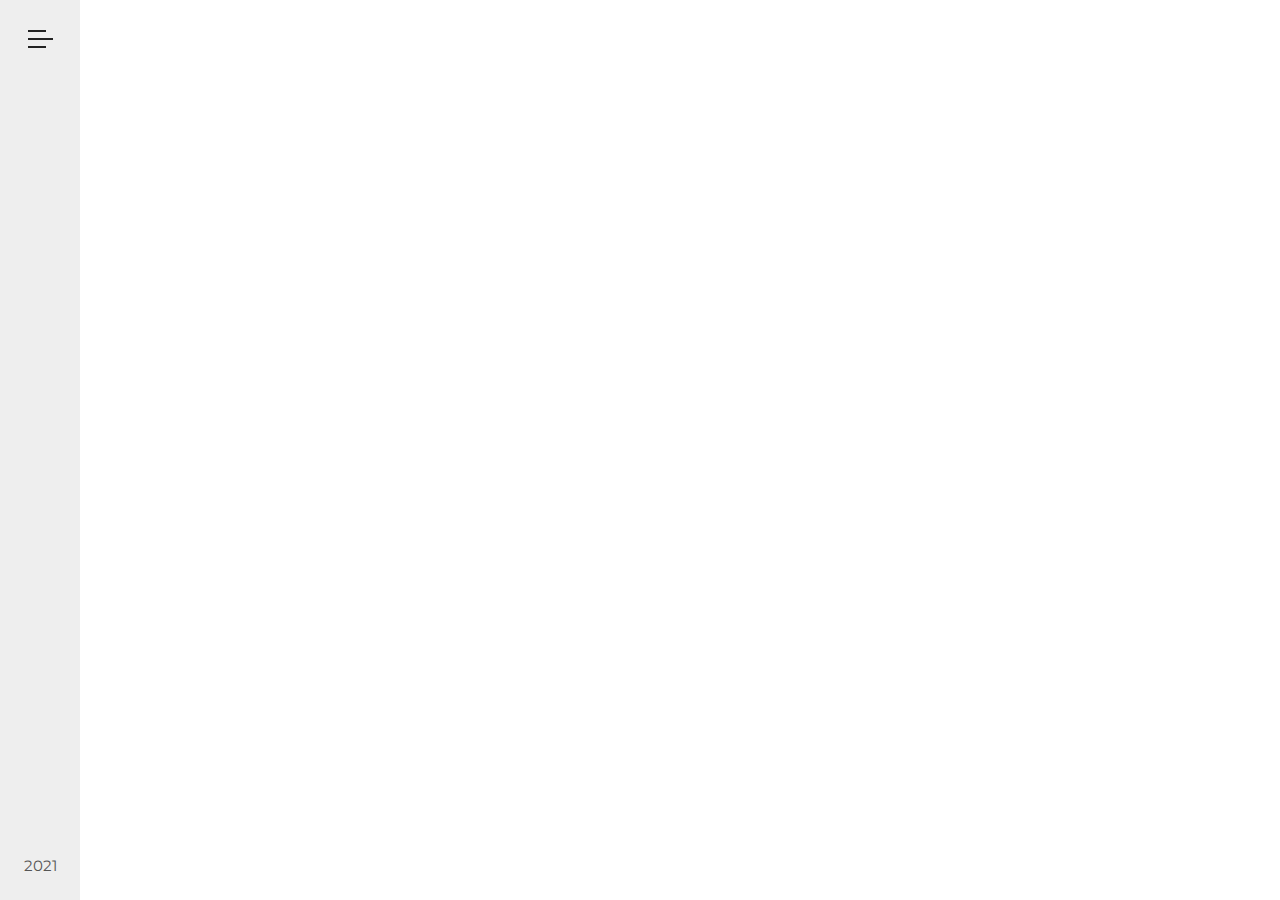
==== HotelWebsite/index.html @ b8cee3e3 "Add files via upload" ====
<!DOCTYPE html>
<html lang="en">
<head>
    <meta charset="UTF-8">
    <meta http-equiv="X-UA-Compatible" content="IE=edge">
    <meta name="viewport" content="width=device-width, initial-scale=1.0">
    <!--crown icon on the tab-->
    <link rel="shortcut icon" href="img/crown.png">
    <link rel="stylesheet" href="https://use.fontawesome.com/releases/v5.2.0/css/all.css" integrity="sha384-hWVjflwFxL6sNzntih27bfxkr27PmbbK/iSvJ+a4+0owXq79v+lsFkW54bOGbiDQ" crossorigin="anonymous">
    <link href="https://fonts.googleapis.com/css?family=Montserrat:100,100i,200,200i,300,300i,400,400i,500,500i,600,600i,700" rel="stylesheet">
    <link href="https://fonts.googleapis.com/css?family=Josefin+Sans:100,100i,300,300i,400,400i,600,600i,700,700i" rel="stylesheet">
    <link rel="stylesheet" href="css/style.css">
    <title>Grand Hotel</title>
</head>
<body>
   
    <!-- navbar  -->
    <div class="navbar">

        <input type="checkbox" class="checkbox" id="click" hidden>

        <!-- sidebar -->
        <div class="sidebar">
            <label for="click">
                <div class="menu-icon">
                    <div class="line line-1"></div>
                    <div class="line line-2"></div>
                    <div class="line line-3"></div>
                </div>
            </label>

            <ul class="social-icons-list">
                <li>
                    <a href="#" class="social-link"><i class="fab fa-facebook-f"></i></a>
                </li>
                <li>
                    <a href="#" class="social-link"><i class="fab fa-twitter"></i></a>
                </li>
                <li>
                    <a href="#" class="social-link"><i class="fab fa-google-plus-g"></i></a>
                </li>
                <li>
                    <a href="#" class="social-link"><i class="fab fa-instagram"></i></a>
                </li>
            </ul>

            <div class="year">
                <p>2021</p>
            </div>
        </div>
        <!-- end of sidebar -->

        <!-- navigation -->
        <nav class="navigation">
            <div class="navigation-header">
                <h1 class="navigation-heading">Grand Hotel</h1>

                <form class="navigation-search">
                    <input type="text" class="navigation-search-input" placeholder="Search...">
                    <button class="navigation-search-btn">
                        <i class="fas fa-search"></i>
                    </button>
                </form>
            </div>

            <ul class="navigation-list">
                <li class="navigation-item">
                    <a href="#" class="navigation-link">home</a>
                </li>
                <li class="navigation-item">
                    <a href="#" class="navigation-link">about us</a>
                </li>
                <li class="navigation-item">
                    <a href="#" class="navigation-link">rooms</a>
                </li>
                <li class="navigation-item">
                    <a href="#" class="navigation-link">events</a>
                </li>
                <li class="navigation-item">
                    <a href="#" class="navigation-link">customers</a>
                </li>
                <li class="navigation-item">
                    <a href="#" class="navigation-link">contact</a>
                </li>
            </ul>

            <div class="copyright">
                <p>&copy; 2021. Grand Hotel. All Rights Reserved</p>
            </div>
        </nav>
        <!-- end of navigation -->
    </div>
    <!-- end of navbar  -->      
    

</body>
</html>
---- HotelWebsite/css/style.css ----
/* common styles */
html {
    font-size: 62.5%;
    box-sizing: border-box;
}

body {
    margin: 0;
    padding: 0;
    font-family: 'Montserrat', sans-serif;
}

/* end of common styles */

/* navbar */
/* sidebar */
.sidebar {
    width: 8rem;
    height: 100%;
    background-color: #eee;
    position: fixed;
    display: flex;
    flex-direction: column;
    justify-content: space-between;
    align-items: center;
    z-index: 10;
}

.menu-icon {
    margin-top: 3rem;
    cursor: pointer;
}

.line {
    height: .2rem;
    width: 2.5rem;
    background-color: #222;
    margin-bottom: .6rem;
}

.line-1,
.line-3 {
    width: 1.8rem;
    transition: all .4s;
}

.menu-icon:hover .line {
    width: 2.5rem;
}

.social-icons-list {
    list-style: none;
    padding: 0;
    height: 25rem;
    display: flex;
    flex-direction: column;
    justify-content: space-evenly;
    align-items: center;
}

.social-link {
    font-size: 2rem;
    color: #777;
    transition: color .3s;
}

.social-link:hover {
    color: #deaa86;
}

.year {
    margin-bottom: 1rem;
    font-size: 1.5rem;
    color: #555;
}

/* end of sidebar */

/* navigation */
.navigation {
    position: fixed;
    left: -32rem;
    width: 40rem;
    height: 100%;
    background: linear-gradient(to top, rgba(34, 32, 41, 1), rgba(34, 32, 41, .8)), url(../img/nav-bg.jpeg) center no-repeat;
    background-size: cover;
    display: flex;
    flex-direction: column;
    justify-content: space-between;
    align-items: center;
    transition: left .8s cubic-bezier(1, 0, 0, 1);
}

.navigation-heading {
    font-family: 'Josefin Sans', sans-serif;
    font-size: 3.5rem;
    font-weight: 300;
    letter-spacing: .2rem;
    color: #deaa86;
    text-align: center;
}

.navigation-search {
    position: relative;
}

.navigation-search-input {
    width: 30rem;
    padding: 1rem 2rem;
    background-color: rgba(0, 0, 0, .3);
    font-family: 'Josefin Sans', sans-serif;
    font-size: 1.6rem;
    color: #deaa86;
    letter-spacing: .1rem;
    outline: none;
    border: .1rem solid #555;
    border-radius: 10rem;
    transition: background-color .3s;
}

.navigation-search-input:focus {
    background-color: rgba(0, 0, 0, .1);
}

.navigation-search-btn {
    border: none;
    background-color: transparent;
    color: #deaa86;
    font-size: 1.7rem;
    position: absolute;
    top: 1rem;
    right: 1rem;
    cursor: pointer;
}

.navigation-search-btn:focus {
    outline: none;
}

.navigation-list {
    list-style: none;
    padding: 0;
    height: 28rem;
    display: flex;
    flex-direction: column;
    justify-content: space-between;
    align-items: center;
}

.navigation-item {
    position: relative;
}

.navigation-link {
    color: #fff;
    font-size: 1.6rem;
    font-weight: 400;
    letter-spacing: .1rem;
    text-transform: uppercase;
    text-decoration: none;
    transition: color .5s;
}

.navigation-link::before {
    content: "";
    width: 0rem;
    height: .1rem;
    background-color: #deaa86;
    position: absolute;
    top: 1rem;
    left: -4rem;
    transition: width .5s cubic-bezier(1, 0, 0, 1);
}

.navigation-link::after {
    content: "";
    width: 0rem;
    height: .1rem;
    background-color: #deaa86;
    position: absolute;
    top: 1rem;
    right: -4rem;
    transition: width .5s cubic-bezier(1, 0, 0, 1);
}

.navigation-link:hover {
    color: #deaa86;
}

.navigation-link:hover::before,
.navigation-link:hover::after {
    width: 3rem;
}

.copyright {
    color: #fff;
    font-size: 1.2rem;
    margin-bottom: 1.5rem;
}

.checkbox:checked~.navigation {
    left: 8rem;
}

.checkbox:checked~.sidebar .line-1 {
    transform: rotate(-405deg) translate(-5px, 6px);
    width: 2.5rem;
}

.checkbox:checked~.sidebar .line-2 {
    opacity: 0;
}

.checkbox:checked~.sidebar .line-3 {
    transform: rotate(405deg) translate(-5px, -6px);
    width: 2.5rem;
}

/* end of navigation */
/* end of navbar */
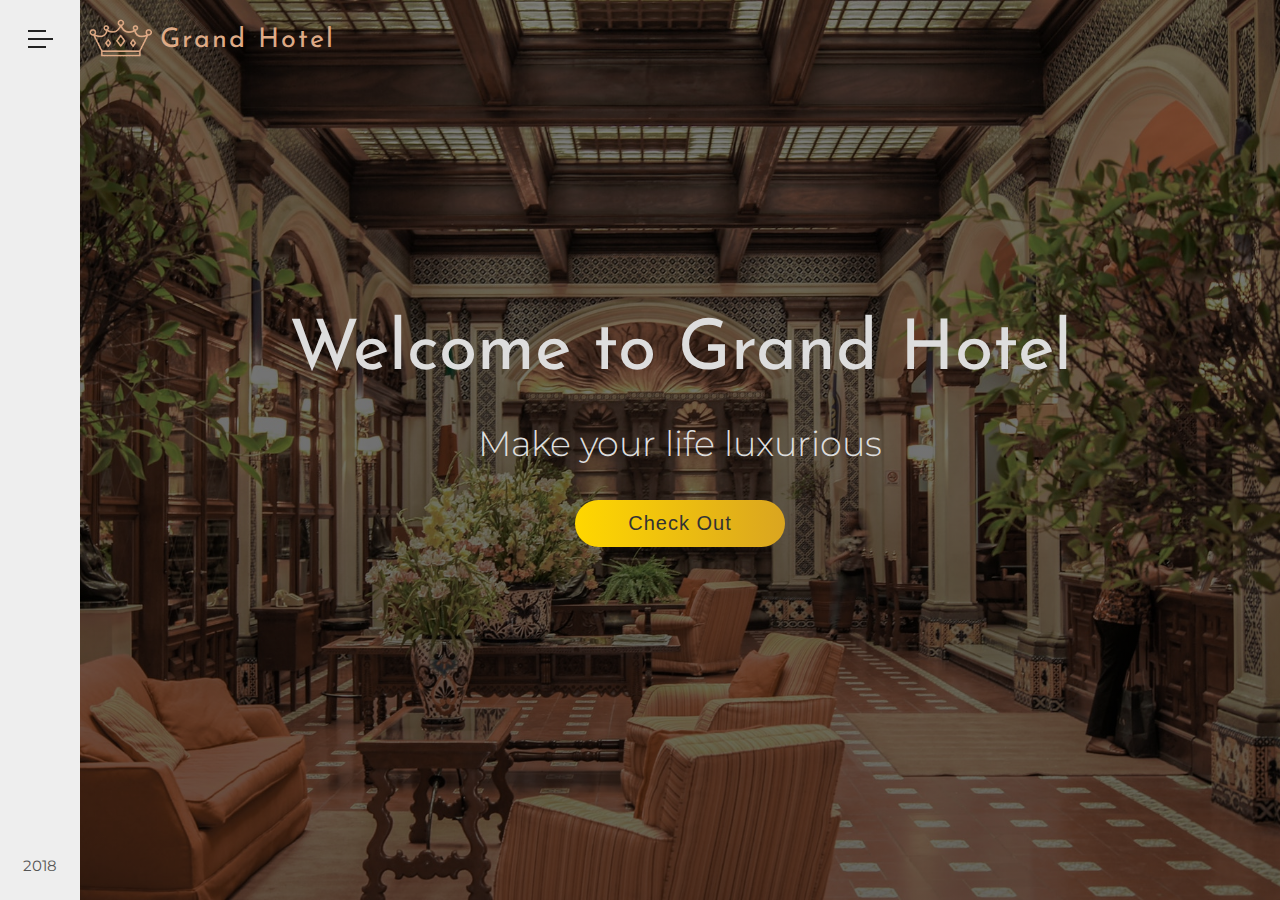
==== commit 72271c80: "Add files via upload" ====
--- a/HotelWebsite/index.html
+++ b/HotelWebsite/index.html
@@ -45,7 +45,7 @@
             </ul>
 
             <div class="year">
-                <p>2021</p>
+                <p>2018</p>
             </div>
         </div>
         <!-- end of sidebar -->
@@ -85,13 +85,30 @@
             </ul>
 
             <div class="copyright">
-                <p>&copy; 2021. Grand Hotel. All Rights Reserved</p>
+                <p>&copy; 2018. Grand Hotel. All Rights Reserved</p>
             </div>
         </nav>
         <!-- end of navigation -->
     </div>
     <!-- end of navbar  -->      
     
+    <!-- header -->
+    <header class="header">
+        <div class="brand">
+            <div>
+                <img src="img/crown.png" width="80">
+            </div>
+            <h3 class="hotel-heading">Grand Hotel</h3>
+        </div>
+
+        <div class="banner">
+            <h1 class="banner-heading">Welcome to Grand Hotel</h1>
+            <p class="banner-paragraph">Make your life luxurious</p>
+            <button class="banner-button">Check Out</button>
+        </div>
+    </header>
+    <!-- end of header -->
+
 
 </body>
 </html>--- a/HotelWebsite/css/style.css
+++ b/HotelWebsite/css/style.css
@@ -217,4 +217,82 @@
 }
 
 /* end of navigation */
-/* end of navbar */+/* end of navbar */
+
+/* header */
+.header {
+    margin-left: 8rem;
+    height: 100vh;
+    background: linear-gradient(to top, rgba(0, 0, 0, .6), rgba(0, 0, 0, .5)), url(../img/header-1.jpeg) center no-repeat;
+    background-size: cover;
+}
+
+.brand {
+    display: flex;
+    cursor: pointer;
+}
+
+.hotel-heading {
+    font-family: 'Josefin Sans', sans-serif;
+    font-size: 2.7rem;
+    font-weight: 400;
+    color: #deaa86;
+    letter-spacing: .2rem;
+}
+
+.banner {
+    color: #ddd;
+    height: 65rem;
+    display: flex;
+    flex-direction: column;
+    align-items: center;
+    justify-content: center;
+}
+
+.banner-heading {
+    font-family: 'Josefin Sans', sans-serif;
+    font-size: 7rem;
+    font-weight: 400;
+    margin-bottom: 0;
+    animation: anim 2s;
+}
+
+.banner-paragraph {
+    font-size: 3.5rem;
+    font-weight: 300;
+    animation: anim 1.5s .5s backwards;
+}
+
+.banner-button {
+    width: 21rem;
+    padding: 1.2rem 2rem;
+    font-size: 2rem;
+    color: #333;
+    letter-spacing: .1rem;
+    border: none;
+    border-radius: 10rem;
+    outline: none;
+    background: linear-gradient(to right, gold, goldenrod);
+    cursor: pointer;
+    animation: anim 1s 1s backwards;
+}
+
+.banner-button:hover {
+    background: linear-gradient(to left, gold, goldenrod);
+}
+
+.banner-button:active {
+    transform: translateY(.2rem);
+}
+
+@keyframes anim {
+    0% {
+        opacity: 0;
+    }
+
+    100% {
+        opacity: 1;
+    }
+}
+
+/* end of header */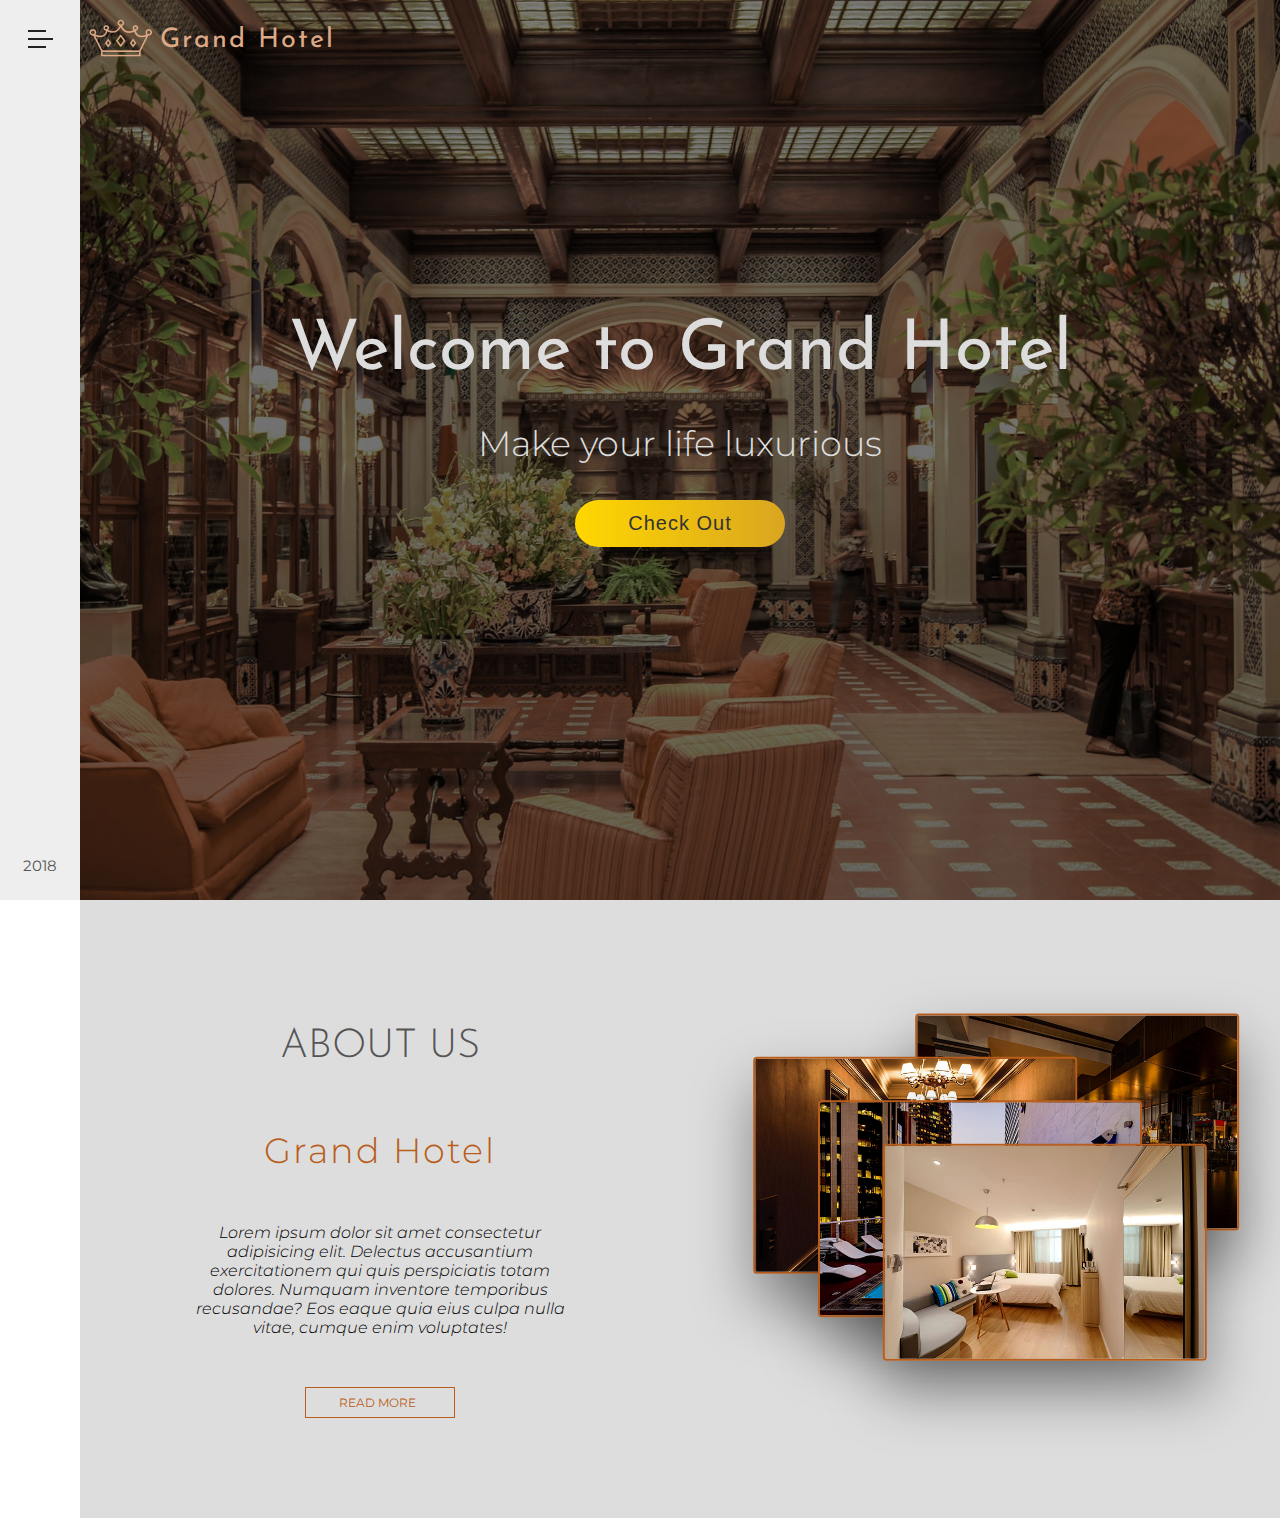
==== commit 2a5c5792: "Add files via upload" ====
--- a/HotelWebsite/index.html
+++ b/HotelWebsite/index.html
@@ -109,6 +109,30 @@
     </header>
     <!-- end of header -->
 
+    <!-- about us -->
+    <section class="about-us">
+        <div class="about-us-content">
+            <h1 class="about-us-heading">About Us</h1>
+            <div class="underline">
+                <div class="small-underline"></div>
+                <div class="big-underline"></div>
+            </div>
+            <h3 class="sub-heading">Grand Hotel</h3>
+            <p class="about-us-paragraph">Lorem ipsum dolor sit amet consectetur adipisicing elit. Delectus accusantium exercitationem qui quis perspiciatis totam dolores. Numquam inventore temporibus recusandae? Eos eaque quia eius culpa nulla vitae, cumque enim voluptates!</p>
+            <button class="about-us-btn">
+                Read More
+                <i class="fas fa-angle-double-right btn-arrow"></i>
+            </button>
+        </div>
+
+        <div class="about-us-images">
+            <img src="img/about-us-img-1.jpeg" class="image image-1">
+            <img src="img/about-us-img-2.jpeg" class="image image-2">
+            <img src="img/about-us-img-3.jpeg" class="image image-3">
+            <img src="img/about-us-img-4.jpeg" class="image image-4">
+        </div>
+    </section>
+    <!-- end of about us -->
 
 </body>
 </html>--- a/HotelWebsite/css/style.css
+++ b/HotelWebsite/css/style.css
@@ -295,4 +295,101 @@
     }
 }
 
-/* end of header */+/* end of header */
+
+/* about us */
+.about-us {
+    margin-left: 8rem;
+    display: flex;
+    background-color: #ddd;
+}
+
+.about-us-content {
+    flex: 0 1 50%;
+    display: flex;
+    flex-direction: column;
+    justify-content: center;
+    align-items: center;
+    padding: 10rem;
+    box-sizing: border-box;
+}
+
+.about-us-heading {
+    font-family: 'Josefin Sans', sans-serif;
+    font-size: 4rem;
+    font-weight: 300;
+    text-transform: uppercase;
+    color: #555;
+}
+
+
+
+.sub-heading {
+    font-size: 3.5rem;
+    font-weight: 300;
+    letter-spacing: .2rem;
+    color: #b85d1c;
+}
+
+.about-us-paragraph {
+    font-size: 1.6rem;
+    font-style: italic;
+    font-weight: 300;
+    text-align: center;
+    margin-bottom: 5rem;
+}
+
+.about-us-btn {
+    width: 15rem;
+    padding: .7rem .5rem;
+    font-family: 'Montserrat', sans-serif;
+    font-size: 1.2rem;
+    text-transform: uppercase;
+    color: #b85d1c;
+    background-color: transparent;
+    border: .1rem solid #b85d1c;
+    outline: none;
+    cursor: pointer;
+}
+
+.btn-arrow {
+    margin-left: .5rem;
+    transition: margin-left .4s;
+}
+
+.about-us-btn:hover .btn-arrow {
+    margin-left: 1.5rem;
+}
+
+.about-us-images {
+    flex: 1 1;
+    position: relative;
+}
+
+.image {
+    width: 32rem;
+    position: absolute;
+    top: 50%;
+    left: 50%;
+    box-shadow: 0 3rem 6rem rgba(0, 0, 0, .4);
+    border-radius: .4rem;
+    border: .2rem solid #b85d1c;
+}
+
+.image-1 {
+    transform: translate(-20%, -90%);
+}
+
+.image-2 {
+    transform: translate(-70%, -70%);
+}
+
+.image-3 {
+    transform: translate(-50%, -50%);
+}
+
+.image-4 {
+    transform: translate(-30%, -30%);
+}
+
+/* end of about us */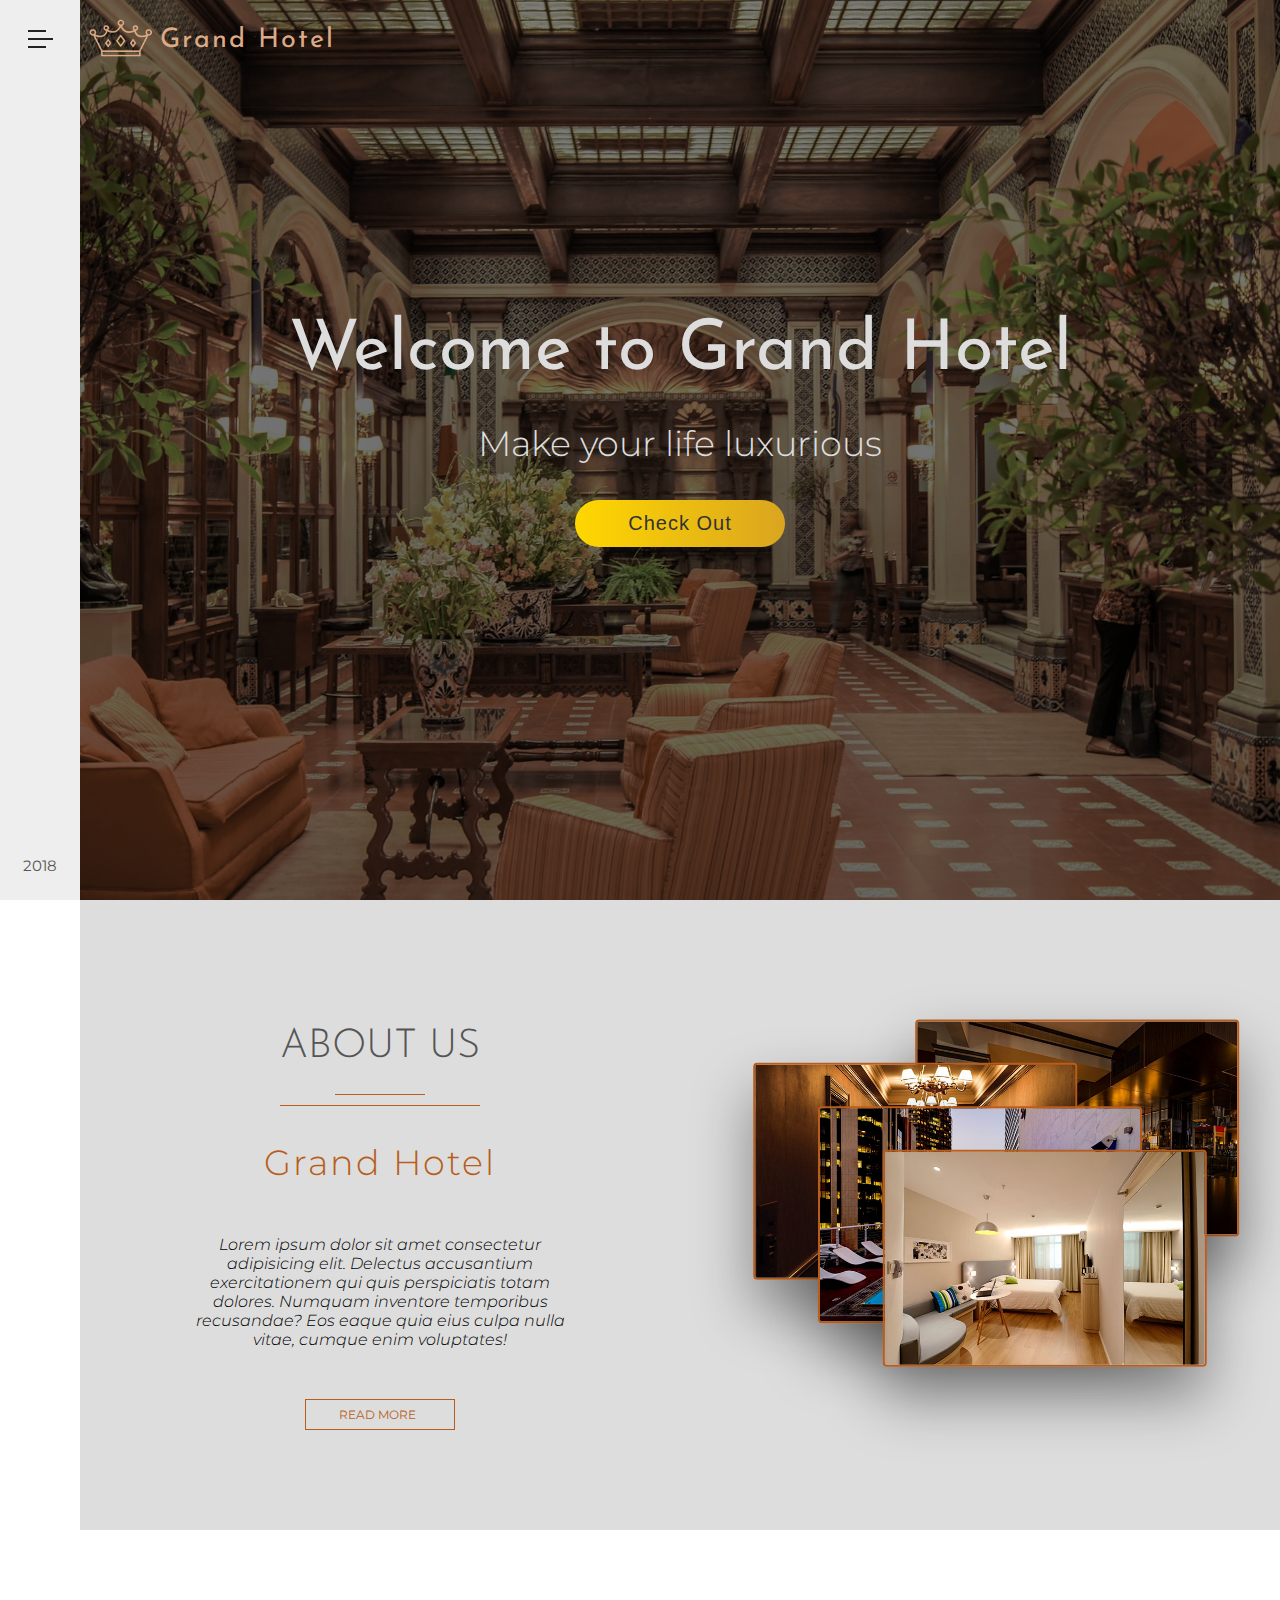
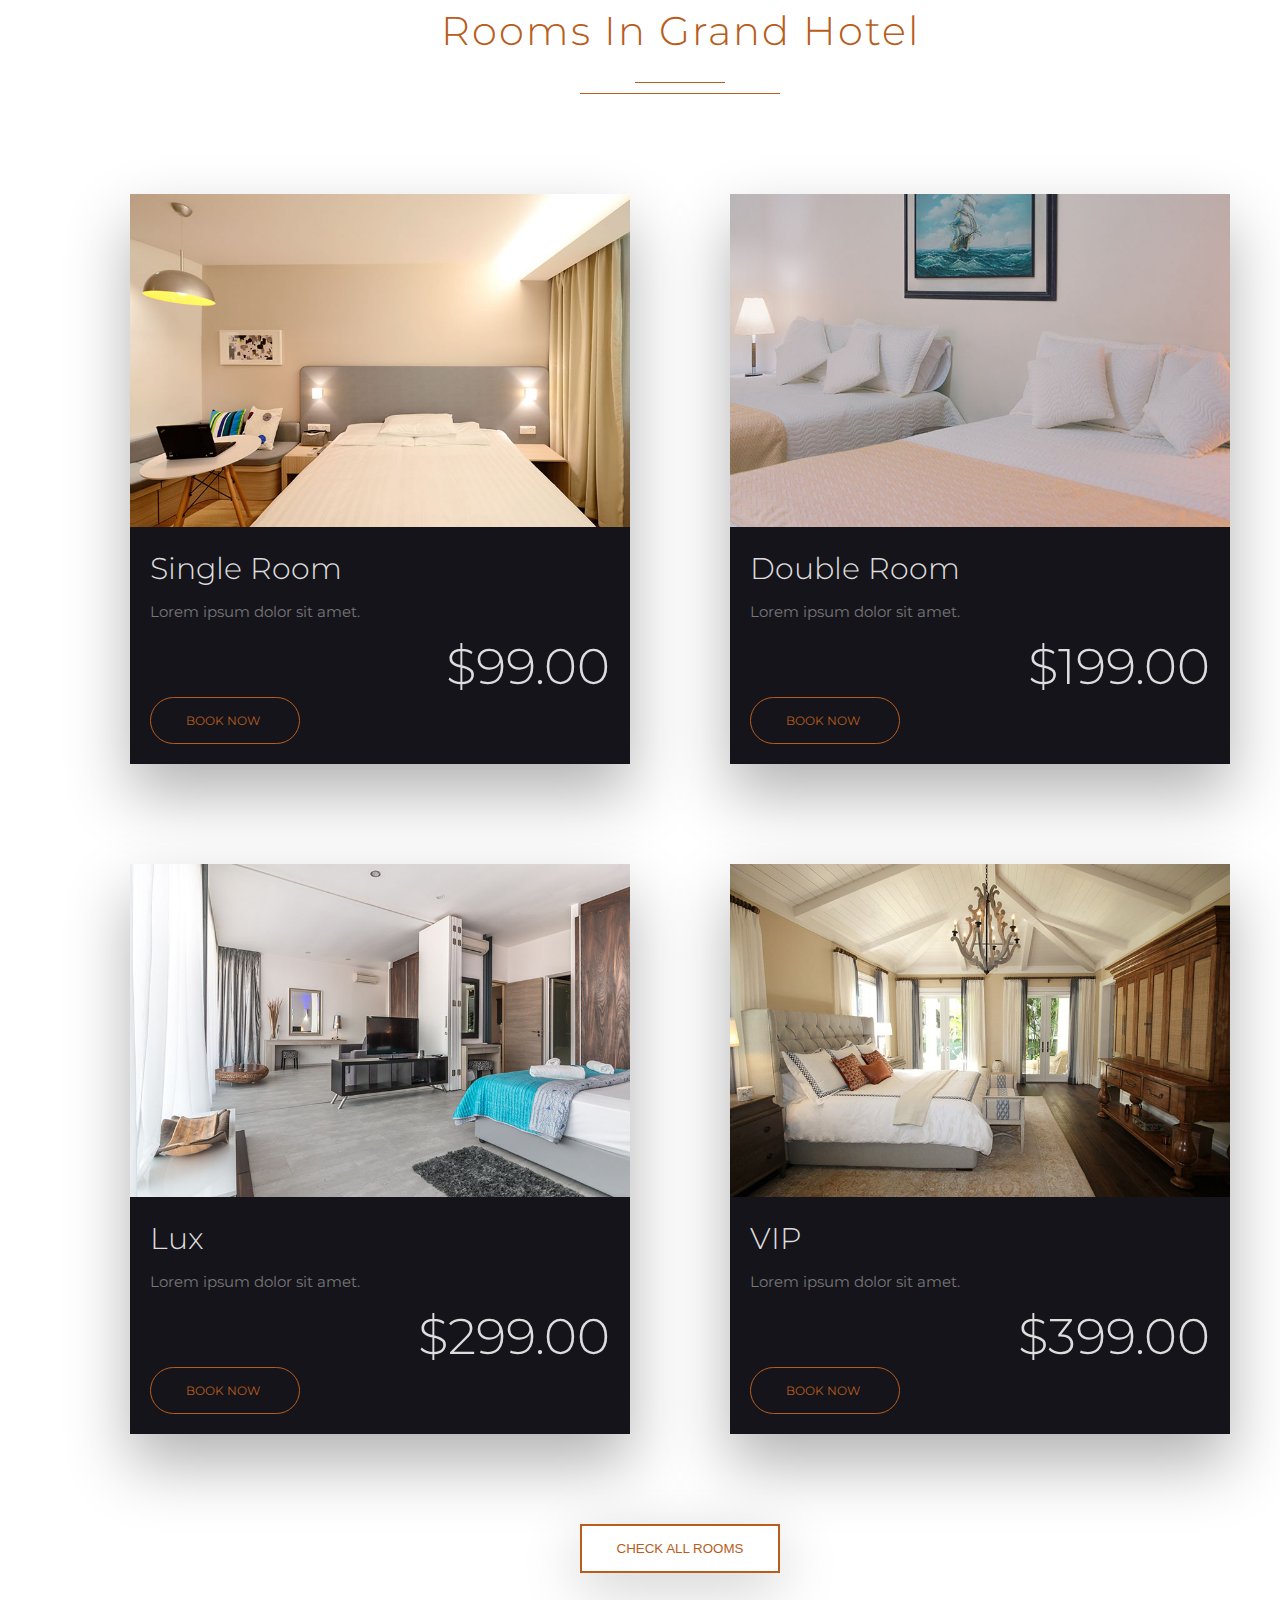
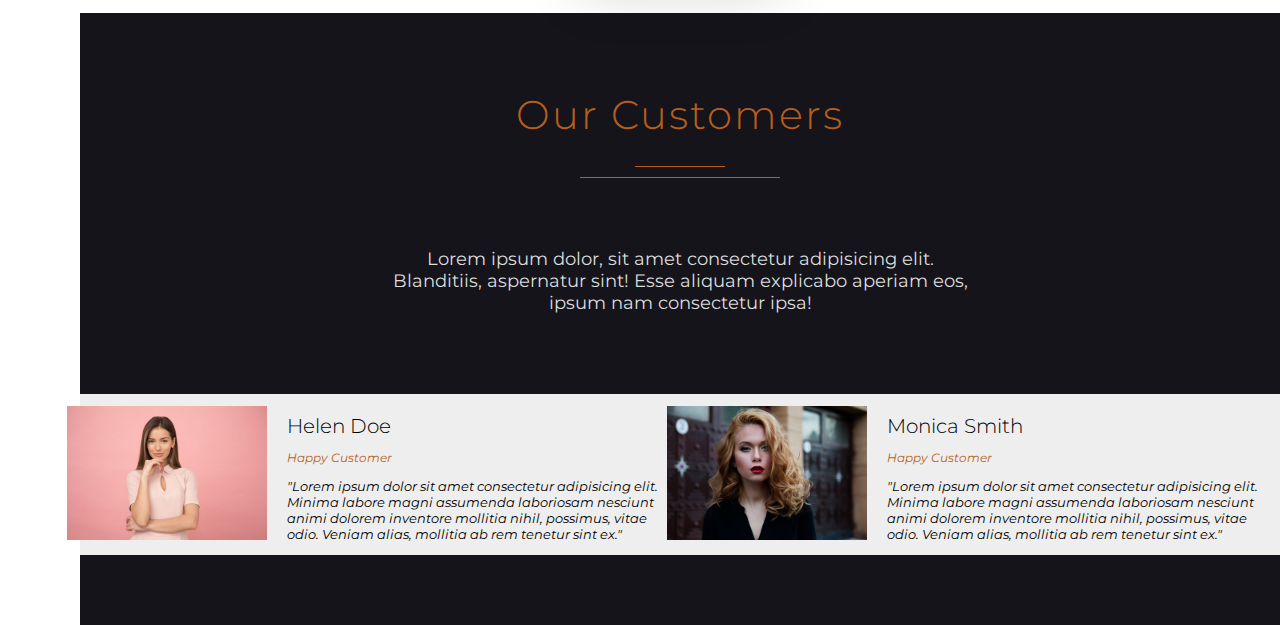
==== commit abca9cfb: "Add files via upload" ====
--- a/HotelWebsite/index.html
+++ b/HotelWebsite/index.html
@@ -134,5 +134,109 @@
     </section>
     <!-- end of about us -->
 
+    <!-- rooms -->
+    <section class="rooms">
+        <div class="common-header">
+            <h1 class="common-heading">Rooms In Grand Hotel</h1>
+            <div class="underline">
+                <div class="small-underline"></div>
+                <div class="big-underline"></div>
+            </div>
+        </div>
+
+        <div class="rooms-cards-wrapper">
+            <div class="room-card">
+                <img src="img/single-room.jpeg" class="room-img">
+                <div class="room-card-content">
+                    <h4 class="room-card-heading">Single Room</h4>
+                    <p class="room-card-paragraph">Lorem ipsum dolor sit amet.</p>
+                    <p class="room-price">$99.00</p>
+                    <button class="room-card-btn">
+                        Book Now
+                        <i class="fas fa-angle-double-right btn-arrow"></i>
+                    </button>
+                </div>
+            </div>
+            <div class="room-card">
+                <img src="img/double-room.jpeg" class="room-img">
+                <div class="room-card-content">
+                    <h4 class="room-card-heading">Double Room</h4>
+                    <p class="room-card-paragraph">Lorem ipsum dolor sit amet.</p>
+                    <p class="room-price">$199.00</p>
+                    <button class="room-card-btn">
+                        Book Now
+                        <i class="fas fa-angle-double-right btn-arrow"></i>
+                    </button>
+                </div>
+            </div>
+            <div class="room-card">
+                <img src="img/lux.jpeg" class="room-img">
+                <div class="room-card-content">
+                    <h4 class="room-card-heading">Lux</h4>
+                    <p class="room-card-paragraph">Lorem ipsum dolor sit amet.</p>
+                    <p class="room-price">$299.00</p>
+                    <button class="room-card-btn">
+                        Book Now
+                        <i class="fas fa-angle-double-right btn-arrow"></i>
+                    </button>
+                </div>
+            </div>
+            <div class="room-card">
+                <img src="img/vip.jpeg" class="room-img">
+                <div class="room-card-content">
+                    <h4 class="room-card-heading">VIP</h4>
+                    <p class="room-card-paragraph">Lorem ipsum dolor sit amet.</p>
+                    <p class="room-price">$399.00</p>
+                    <button class="room-card-btn">
+                        Book Now
+                        <i class="fas fa-angle-double-right btn-arrow"></i>
+                    </button>
+                </div>
+            </div>
+        </div>
+
+        <div class="rooms-btn-wrapper">
+            <button class="rooms-btn">Check All Rooms</button>
+        </div>
+    </section>
+    <!-- end of rooms -->
+
+    <!-- customers -->
+    <section class="customers">
+        <div class="common-header">
+            <h1 class="common-heading">Our Customers</h1>
+            <div class="underline">
+                <div class="small-underline"></div>
+                <div class="big-underline"></div>
+            </div>
+        </div>
+
+        <p class="customers-paragraph">Lorem ipsum dolor, sit amet consectetur adipisicing elit. Blanditiis, aspernatur sint! Esse aliquam explicabo aperiam eos, ipsum nam consectetur ipsa!</p>
+
+        <div class="customers-card-wrapper">
+            <div class="customer-card">
+                <div class="customer-image-wrapper">
+                    <img src="img/customer-1.jpeg" class="customer-image">
+                </div>
+                <div class="customer-info">
+                    <h3 class="customer-fullname">Helen Doe</h3>
+                    <p class="customer-paragraph-1">Happy Customer</p>
+                    <p class="customer-paragraph-2">"Lorem ipsum dolor sit amet consectetur adipisicing elit. Minima labore magni assumenda laboriosam nesciunt animi dolorem inventore mollitia nihil, possimus, vitae odio. Veniam alias, mollitia ab rem tenetur sint ex."</p>
+                </div>
+            </div>
+            <div class="customer-card">
+                <div class="customer-image-wrapper">
+                    <img src="img/customer-2.jpeg" class="customer-image">
+                </div>
+                <div class="customer-info">
+                    <h3 class="customer-fullname">Monica Smith</h3>
+                    <p class="customer-paragraph-1">Happy Customer</p>
+                    <p class="customer-paragraph-2">"Lorem ipsum dolor sit amet consectetur adipisicing elit. Minima labore magni assumenda laboriosam nesciunt animi dolorem inventore mollitia nihil, possimus, vitae odio. Veniam alias, mollitia ab rem tenetur sint ex."</p>
+                </div>
+            </div>
+        </div>
+    </section>
+    <!-- end of customers -->
+
 </body>
 </html>--- a/HotelWebsite/css/style.css
+++ b/HotelWebsite/css/style.css
@@ -392,4 +392,175 @@
     transform: translate(-30%, -30%);
 }
 
-/* end of about us */+/* end of about us */
+
+/* common header */
+.common-header {
+    padding: 5rem;
+    text-align: center;
+    color: #b85d1c;
+}
+
+.common-heading {
+    font-size: 4rem;
+    font-weight: 300;
+    letter-spacing: .2rem;
+}
+
+.small-underline {
+    width: 9rem;
+    height: .1rem;
+    margin: 0 auto 1rem auto;
+    background-color: #b85d1c;
+}
+
+.big-underline {
+    width: 20rem;
+    height: .1rem;
+    margin: auto;
+    background-color: #b85d1c;
+}
+
+/* end of common header */
+
+/* rooms */
+.rooms {
+    margin-left: 8rem;
+}
+
+.rooms-cards-wrapper {
+    display: flex;
+    flex-wrap: wrap;
+    justify-content: center;
+}
+
+.room-card {
+    width: 50rem;
+    margin: 5rem;
+    background-color: #15141b;
+    box-shadow: 0 3rem 6rem rgba(0, 0, 0, .3);
+}
+
+.room-img {
+    width: 100%;
+}
+
+.room-card-content {
+    color: #ddd;
+    padding: 2rem;
+}
+
+.room-card-heading {
+    margin: 0;
+    font-size: 3rem;
+    font-weight: 300;
+}
+
+.room-card-paragraph {
+    font-size: 1.5rem;
+    color: #777;
+}
+
+.room-price {
+    font-size: 5rem;
+    font-weight: 300;
+    text-align: right;
+    margin: 0;
+}
+
+.room-card-btn {
+    width: 15rem;
+    padding: 1.5rem 1rem;
+    font-family: 'Montserrat', sans-serif;
+    font-size: 1.2rem;
+    text-transform: uppercase;
+    color: #b85d1c;
+    background-color: transparent;
+    border: .1rem solid #b85d1c;
+    border-radius: 10rem;
+    outline: none;
+    cursor: pointer;
+}
+
+.rooms-btn-wrapper {
+    text-align: center;
+}
+
+.rooms-btn {
+    width: 20rem;
+    padding: 1.5rem 1rem;
+    margin: 4rem 0;
+    background-color: transparent;
+    text-transform: uppercase;
+    color: #b85d1c;
+    border: .2rem solid #b85d1c;
+    outline: none;
+    cursor: pointer;
+    box-shadow: 0 1.5rem 6rem rgba(0, 0, 0, .2);
+    transition: all .2s;
+}
+
+.rooms-btn:hover {
+    color: #ddd;
+    background-color: #b85d1c;
+}
+
+/* end of rooms */
+
+/* customers */
+.customers {
+    margin-left: 8rem;
+    padding-bottom: 7rem;
+    background-color: #15141b;
+}
+
+.customers-paragraph {
+    font-size: 1.8rem;
+    color: #ddd;
+    width: 50%;
+    margin: 2rem auto 8rem auto;
+    text-align: center;
+}
+
+.customers-card-wrapper {
+    display: flex;
+    justify-content: space-evenly;
+}
+
+.customer-card {
+    background-color: #eee;
+    width: 60rem;
+    display: flex;
+}
+
+.customer-image-wrapper {
+    margin: auto 0;
+}
+
+.customer-image {
+    width: 20rem;
+    margin-left: -1.3rem;
+}
+
+.customer-info {
+    padding: 0 2rem;
+}
+
+.customer-fullname {
+    font-size: 2rem;
+    font-weight: 300;
+    margin-bottom: 0;
+}
+
+.customer-paragraph-1 {
+    font-size: 1.2rem;
+    font-style: italic;
+    color: #b85d1c;
+}
+
+.customer-paragraph-2 {
+    font-size: 1.3rem;
+    font-style: italic;
+}
+
+/* end of customers */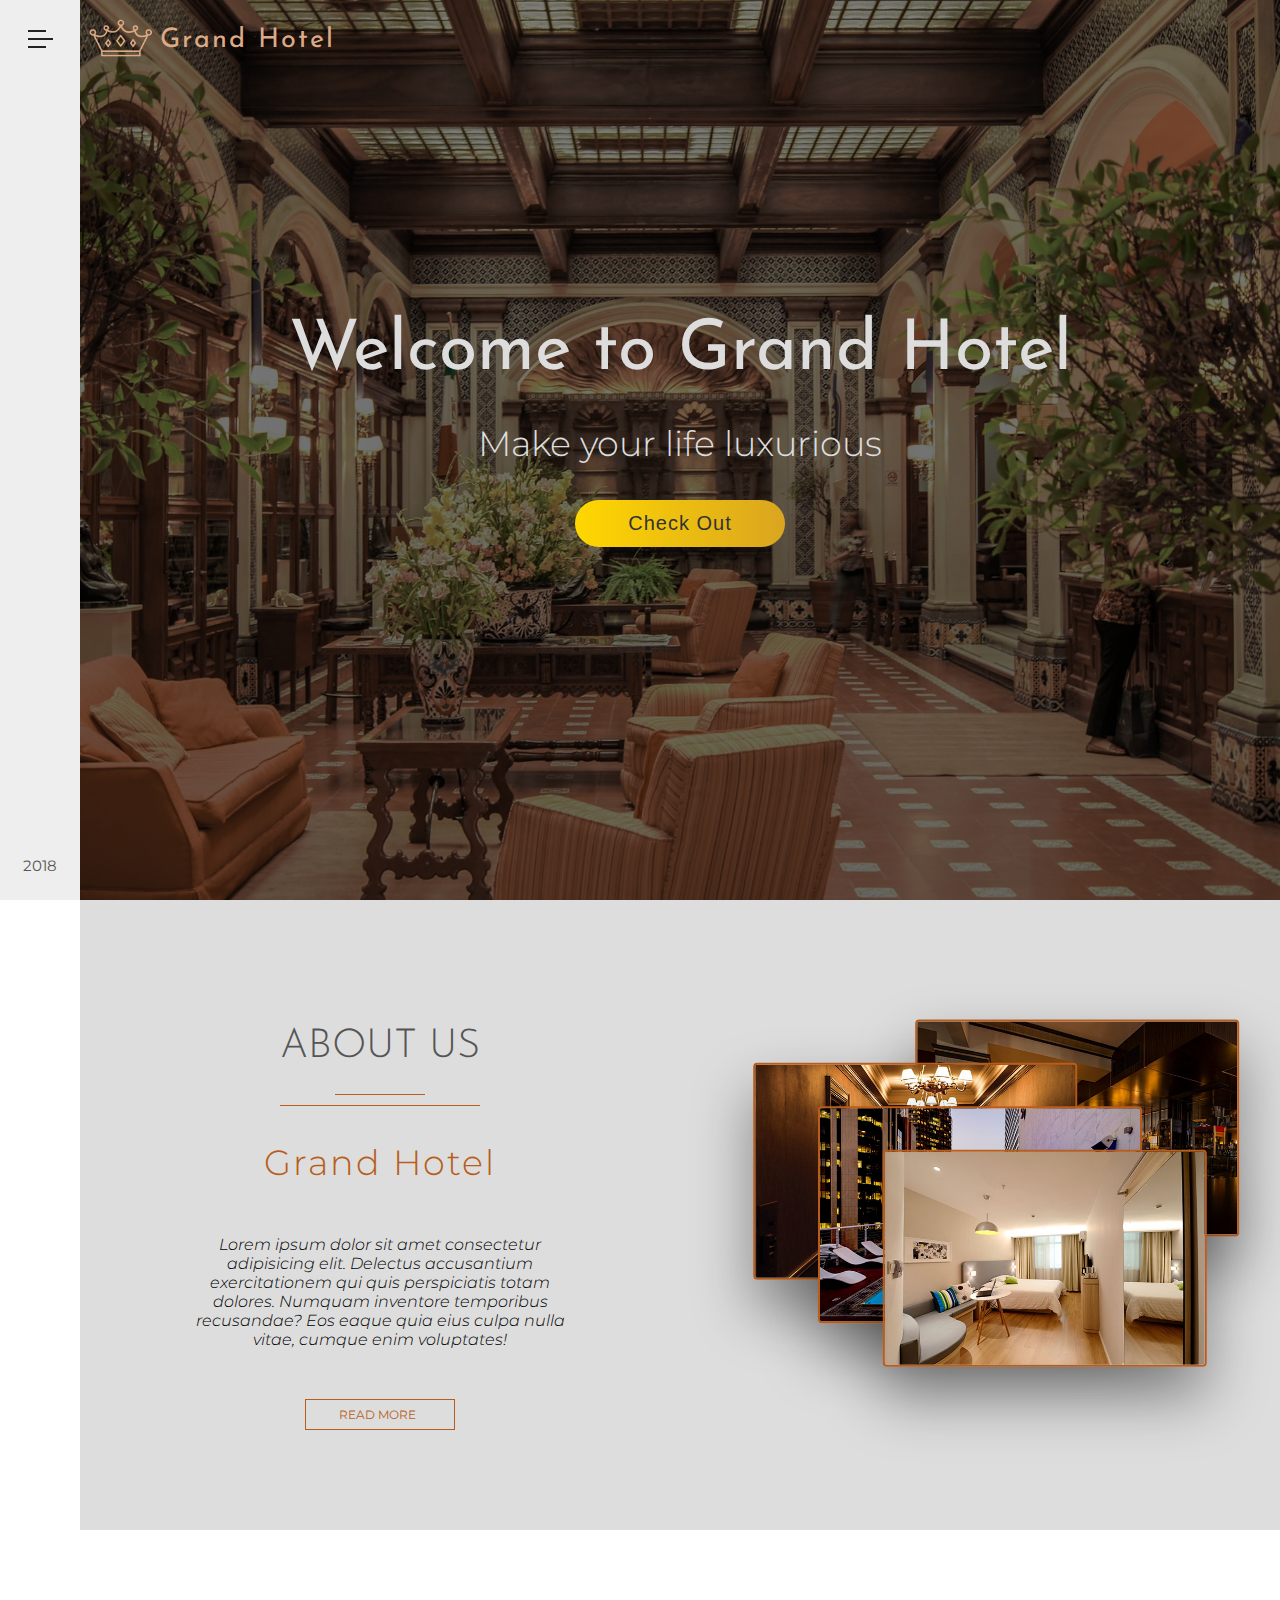
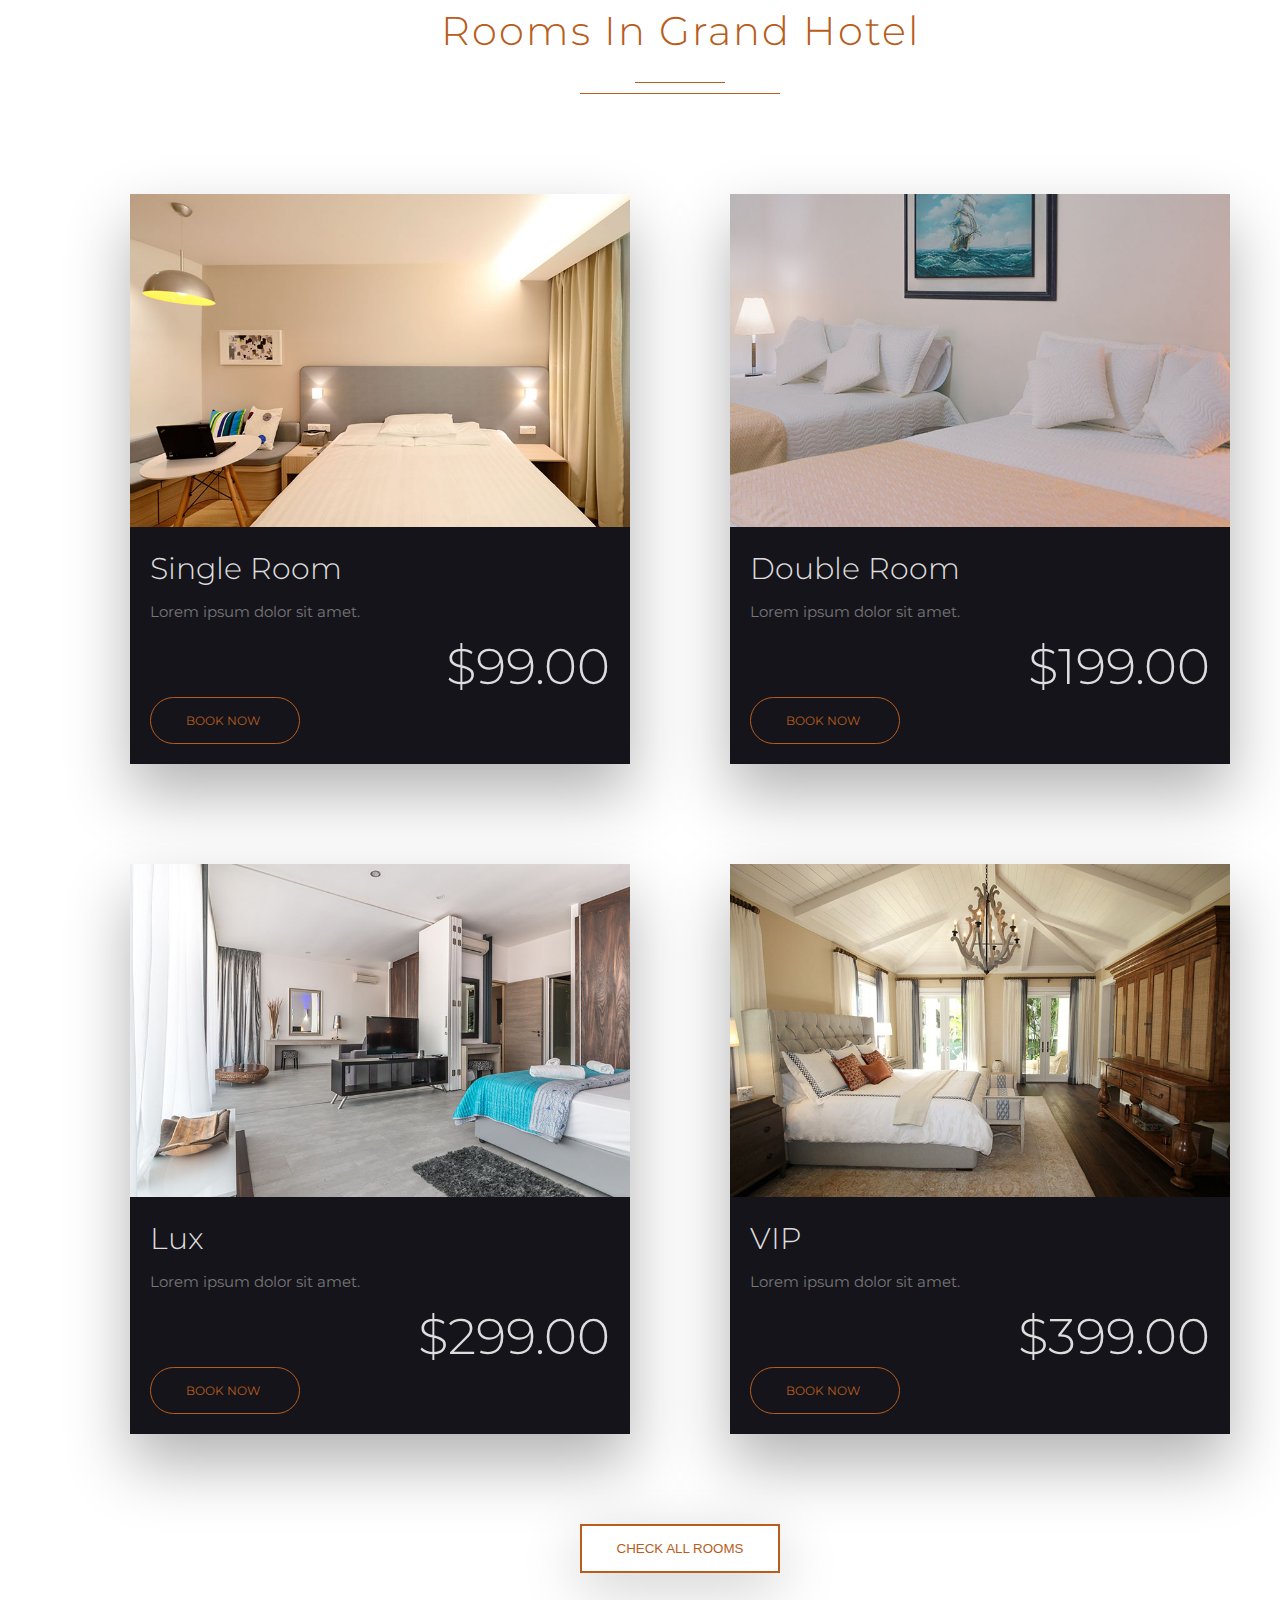
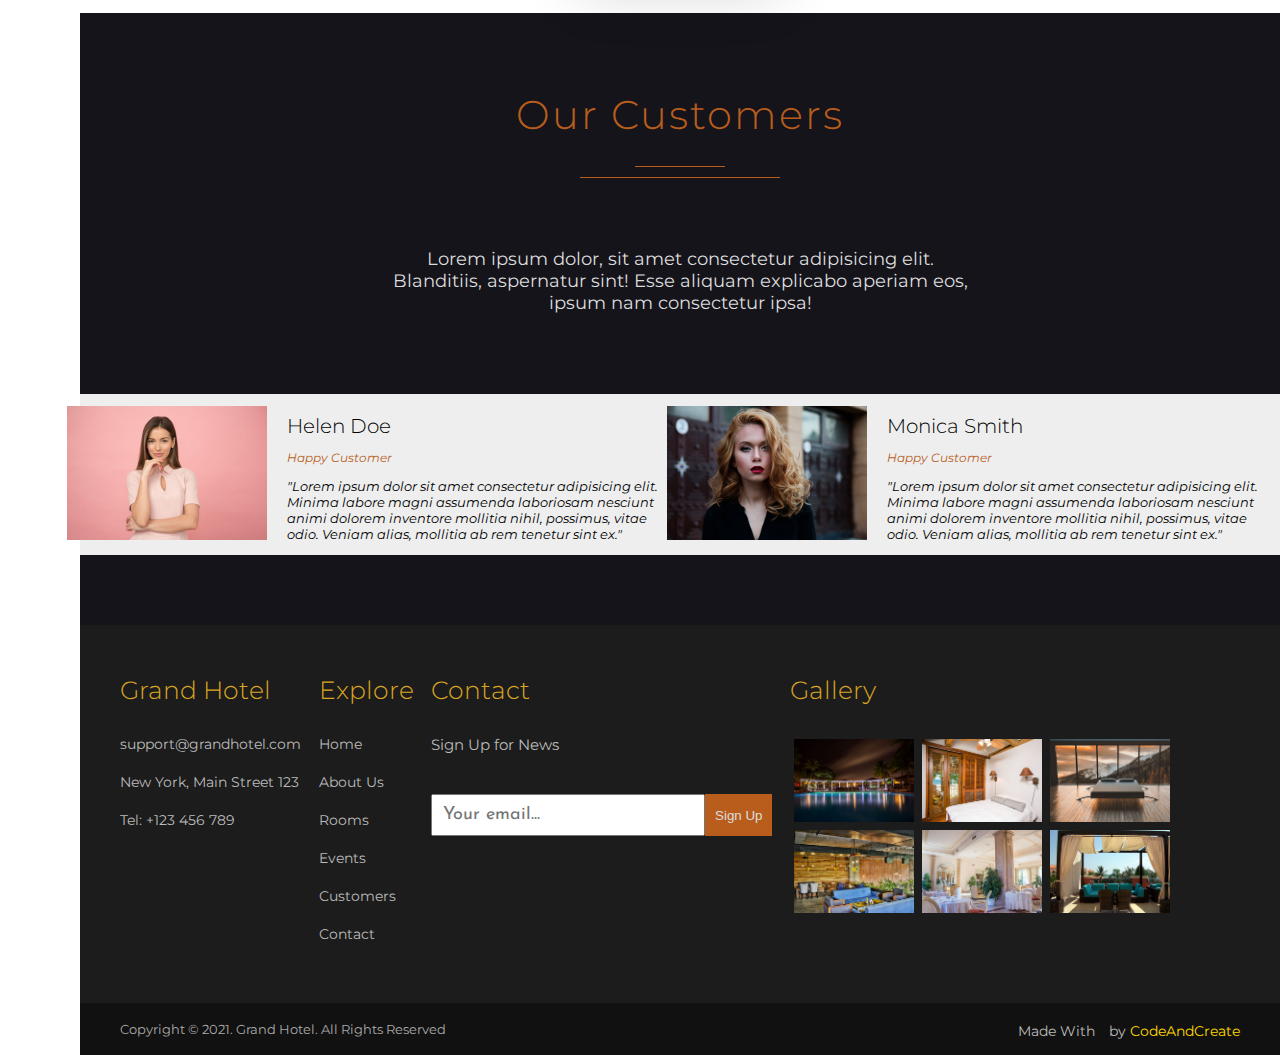
==== commit 3cb020cc: "Add files via upload" ====
--- a/HotelWebsite/index.html
+++ b/HotelWebsite/index.html
@@ -238,5 +238,110 @@
     </section>
     <!-- end of customers -->
 
+    <!-- footer -->
+    <footer class="footer">
+        <div class="main-part">
+            <div class="footer-list-wrapper">
+                <h3 class="footer-heading">Grand Hotel</h3>
+                <ul class="footer-list">
+                    <li class="footer-list-item">
+                        <a href="#" class="footer-list-link">
+                            support@grandhotel.com
+                        </a>
+                    </li>
+                    <li class="footer-list-item">
+                        <a href="#" class="footer-list-link">
+                            New York, Main Street 123
+                        </a>
+                    </li>
+                    <li class="footer-list-item">
+                        <a href="#" class="footer-list-link">
+                            Tel: +123 456 789
+                        </a>
+                    </li>
+                </ul>
+            </div>
+
+            <div class="footer-list-wrapper">
+                <h3 class="footer-heading">Explore</h3>
+                <ul class="footer-list">
+                    <li class="footer-list-item">
+                        <a href="#" class="footer-list-link">
+                            Home
+                        </a>
+                    </li>
+                    <li class="footer-list-item">
+                        <a href="#" class="footer-list-link">
+                            About Us
+                        </a>
+                    </li>
+                    <li class="footer-list-item">
+                        <a href="#" class="footer-list-link">
+                           Rooms
+                        </a>
+                    </li>
+                    <li class="footer-list-item">
+                        <a href="#" class="footer-list-link">
+                           Events
+                        </a>
+                    </li>
+                    <li class="footer-list-item">
+                        <a href="#" class="footer-list-link">
+                            Customers
+                        </a>
+                    </li>
+                    <li class="footer-list-item">
+                        <a href="#" class="footer-list-link">
+                            Contact
+                        </a>
+                    </li>
+                </ul>
+            </div>
+
+            <div class="contact">
+                <h3 class="footer-heading">Contact</h3>
+                <p>Sign Up for News</p>
+                <form class="footer-form">
+                    <input type="text" class="footer-input" placeholder="Your email...">
+                    <button class="footer-btn">Sign Up</button>
+                </form>
+            </div>
+
+            <div class="gallery">
+                <h3 class="footer-heading">Gallery</h3>
+                <div class="gallery-images">
+                    <div class="image-wrapper">
+                        <img src="img/gallery-img-1.jpeg" class="footer-image">
+                    </div>
+                    <div class="image-wrapper">
+                        <img src="img/gallery-img-2.jpeg" class="footer-image">
+                    </div>
+                    <div class="image-wrapper">
+                        <img src="img/gallery-img-3.jpeg" class="footer-image">
+                    </div>
+                    <div class="image-wrapper">
+                        <img src="img/gallery-img-4.jpeg" class="footer-image">
+                    </div>
+                    <div class="image-wrapper">
+                        <img src="img/gallery-img-5.jpeg" class="footer-image">
+                    </div>
+                    <div class="image-wrapper">
+                        <img src="img/gallery-img-6.jpeg" class="footer-image">
+                    </div>
+                </div>
+            </div>
+        </div>
+
+        <div class="creator-part">
+            <div class="copyright-text">
+                <p>Copyright &copy; 2021. Grand Hotel. All Rights Reserved</p>
+            </div>
+
+            <div class="text-right">
+                <p>Made With <i class="fas fa-heart"></i> by <span>CodeAndCreate</span></p>
+            </div>
+        </div>
+    </footer>
+    <!-- end of footer -->
 </body>
 </html>--- a/HotelWebsite/css/style.css
+++ b/HotelWebsite/css/style.css
@@ -563,4 +563,122 @@
     font-style: italic;
 }
 
-/* end of customers */+/* end of customers */
+
+
+/* footer */
+.footer {
+    margin-left: 8rem;
+}
+
+.main-part {
+    display: flex;
+    justify-content: space-between;
+    background-color: #1c1c1c;
+    padding: 4rem;
+}
+
+.footer-heading {
+    font-size: 2.5rem;
+    font-weight: 300;
+    color: goldenrod;
+    margin: 1rem 0 3rem 0;
+}
+
+.footer-list {
+    list-style: none;
+    padding: 0;
+}
+
+.footer-list-item {
+    margin-bottom: 2rem;
+}
+
+.footer-list-link {
+    font-size: 1.4rem;
+    text-decoration: none;
+    color: #bbb;
+}
+
+.contact p {
+    font-size: 1.5rem;
+    color: #bbb;
+    margin-bottom: 4rem;
+}
+
+.footer-form {
+    display: flex;
+}
+
+.footer-input {
+    width: 25rem;
+    padding: 1rem;
+    font-family: 'Josefin Sans', sans-serif;
+    font-size: 1.8rem;
+    color: #444;
+    outline: none;
+}
+
+.footer-btn {
+    padding: 1rem;
+    background-color: #b85d1c;
+    color: #ddd;
+    border: none;
+}
+
+.gallery {
+    max-width: 45rem;
+}
+
+.image-wrapper {
+    width: 12rem;
+    margin: .4rem;
+    overflow: hidden;
+}
+
+.footer-image {
+    width: 100%;
+    height: 100%;
+    backface-visibility: hidden;
+    transition: all .5s;
+}
+
+.gallery-images {
+    display: flex;
+    flex-wrap: wrap;
+}
+
+.footer-image:hover {
+    transform: scale(1.3);
+    opacity: .8;
+}
+
+.creator-part {
+    display: flex;
+    justify-content: space-between;
+    align-items: center;
+    background-color: #111;
+    padding: 0 4rem;
+}
+
+.copyright-text {
+    font-size: 1.3rem;
+    color: #aaa;
+}
+
+.text-right {
+    font-size: 1.4rem;
+    color: #bbb;
+}
+
+.text-right i {
+    font-size: 2rem;
+    margin: .5rem;
+    color: tomato;
+}
+
+.text-right span {
+    color: gold;
+}
+
+/* end of footer */